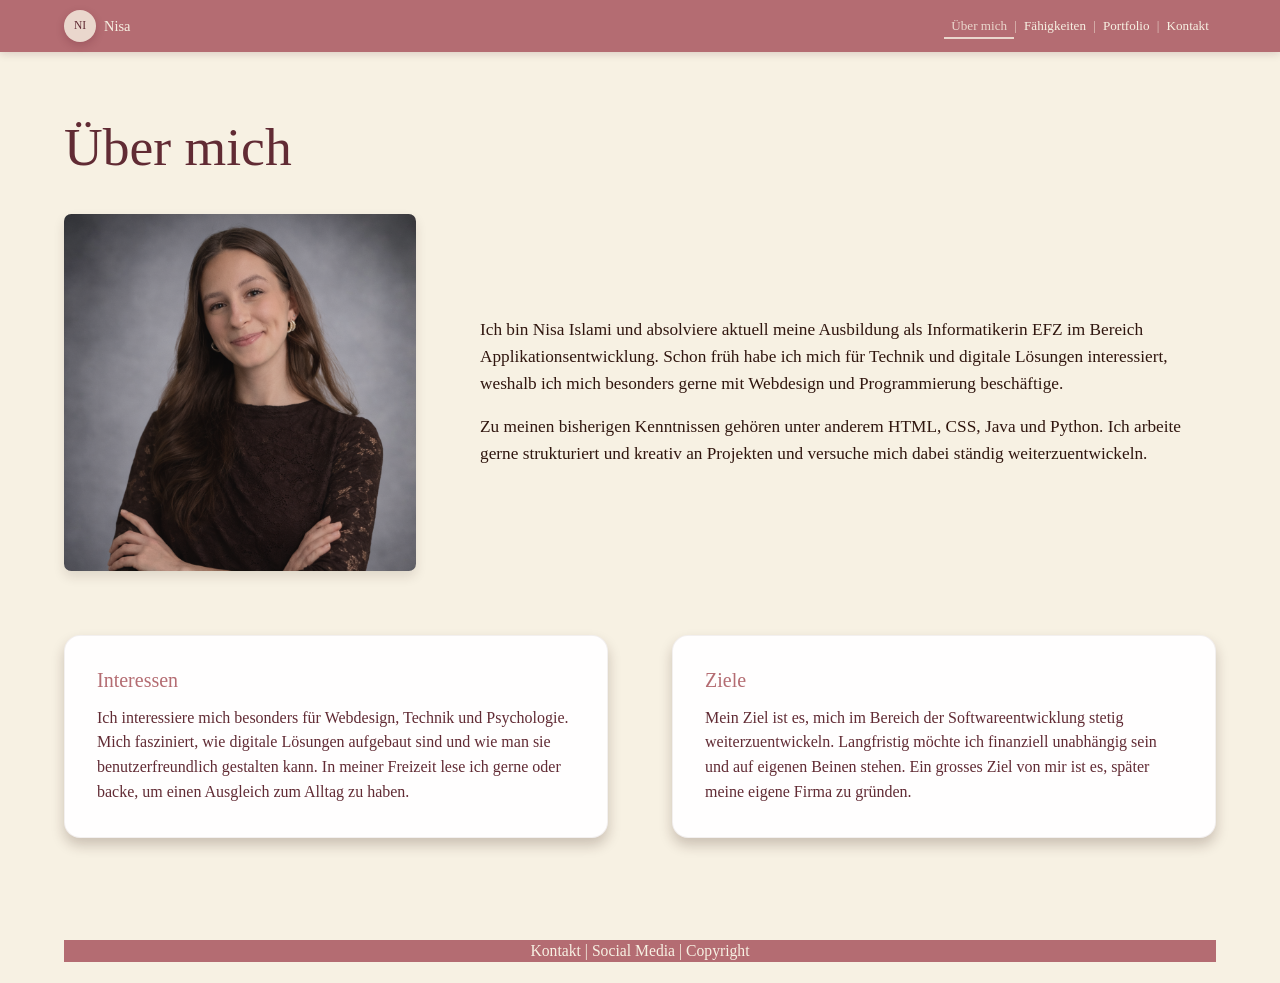
==== index.html @ 08f34f8e "add project" ====
<!DOCTYPE html>
<html lang="de">
<head>
  <meta charset="UTF-8">
  <meta name="viewport" content="width=device-width, initial-scale=1.0">
  <meta name="description" content="Portfolio von Nisa Islami - Über mich">
  <title>Über mich | Nisa Islami</title>
  <link rel="stylesheet" href="css/style.css">
</head>
<body>
  <!-- Fixe Hauptnavigation mit CSS-only Burger-Menü -->
  <header class="site-header">
    <nav class="navbar" aria-label="Hauptnavigation">
      <a class="brand" href="index.html" aria-label="Zur Startseite">
        <span class="brand-mark" aria-hidden="true">NI</span>
        <span class="brand-name">Nisa</span>
      </a>

      <input class="nav-checkbox" type="checkbox" id="nav-toggle" aria-label="Navigation öffnen">
      <label class="nav-burger" for="nav-toggle">
        <span></span>
        <span></span>
        <span></span>
        <span class="sr-only">Menü öffnen</span>
      </label>

      <ul class="nav-links">
        <li><a class="active" href="index.html">Über mich</a></li>
        <li><a href="faehigkeiten.html">Fähigkeiten</a></li>
        <li><a href="portfolio.html">Portfolio</a></li>
        <li><a href="kontakt.html">Kontakt</a></li>
      </ul>
    </nav>
  </header>

  <main class="site-main">
    <!-- Über-mich-Bereich nach der zweispaltigen Mockup-Struktur -->
    <section class="page-section about-section" aria-labelledby="about-title">
      <div class="section-shell">
        <h1 id="about-title">Über mich</h1>

        <div class="about-grid">
          <figure class="profile-frame">
            <img src="images/profile-photo.png" width="357" height="357" alt="Portrait von Nisa Islami">
          </figure>

          <div class="about-copy">
            <p>
              Ich bin Nisa Islami und absolviere aktuell meine Ausbildung als Informatikerin EFZ 
              im Bereich Applikationsentwicklung. Schon früh habe ich mich für Technik und digitale 
              Lösungen interessiert, weshalb ich mich besonders gerne mit Webdesign und Programmierung 
              beschäftige.
            </p>
            <p>
              Zu meinen bisherigen Kenntnissen gehören unter anderem HTML, CSS, Java und Python. 
              Ich arbeite gerne strukturiert und kreativ an Projekten und versuche mich dabei 
              ständig weiterzuentwickeln.
            </p>
          </div>
        </div>

        <div class="info-grid">
          <article class="info-card">
            <h2>Interessen</h2>
            <p>
              Ich interessiere mich besonders für Webdesign, Technik und Psychologie. 
              Mich fasziniert, wie digitale Lösungen aufgebaut sind und wie man sie 
              benutzerfreundlich gestalten kann. In meiner Freizeit lese ich gerne 
              oder backe, um einen Ausgleich zum Alltag zu haben.
            </p>
          </article>

          <article class="info-card">
            <h2>Ziele</h2>
            <p>
              Mein Ziel ist es, mich im Bereich der Softwareentwicklung stetig 
              weiterzuentwickeln. Langfristig möchte 
              ich finanziell unabhängig sein und auf eigenen Beinen stehen. Ein grosses Ziel von mir ist es, 
              später meine eigene Firma zu gründen.
            </p>
          </article>
        </div>
      </div>
    </section>
  </main>

  <!-- Footer auf allen Unterseiten identisch -->
  <footer class="site-footer">
    <p>Kontakt | Social Media | Copyright</p>
  </footer>
</body>
</html>
---- css/style.css ----
/* =========================================================
   Basis: Farbpalette und Typografie aus dem Konzeptbild
   ========================================================= */
:root {
  --color-bg: #f7f1e3;
  --color-nav: #ead7cd;
  --color-accent: #e4c9d0;
  --color-secondary: #b46c72;
  --color-button: #612b34;
  --color-footer: #54111f;
  --color-text: #30160f;
  --color-surface: #fffefe;

  --shadow-card: 0 0.45rem 0.8rem rgba(48, 22, 15, 0.22);
  --shadow-soft: 0 1rem 2rem rgba(48, 22, 15, 0.16);

  --radius-card: 1rem;
  --radius-small: 0.45rem;
  --site-width: 72rem;
  --header-height: 3.45rem;
}

*,
*::before,
*::after {
  box-sizing: border-box;
}

html {
  scroll-behavior: smooth;
}

body {
  display: flex;
  min-height: 100vh;
  margin: 0;
  flex-direction: column;
  color: var(--color-text);
  background: var(--color-bg);
  font-family: "Kaisei Tokumin", "Yu Mincho", "Hiragino Mincho ProN", "Times New Roman", Georgia, serif;
  font-size: 1rem;
  line-height: 1.55;
  letter-spacing: 0;
}

img,
video {
  display: block;
  max-width: 100%;
}

a {
  color: inherit;
  text-decoration: none;
}

h1,
h2,
p {
  margin-top: 0;
}

h1 {
  margin-bottom: 2rem;
  color: var(--color-button);
  font-size: 2.35rem;
  font-weight: 500;
  line-height: 1.05;
}

h2 {
  margin-bottom: 0.8rem;
  color: var(--color-secondary);
  font-size: 1.25rem;
  font-weight: 500;
  line-height: 1.25;
}

p {
  margin-bottom: 1rem;
}

.sr-only {
  position: absolute;
  width: 1px;
  height: 1px;
  padding: 0;
  overflow: hidden;
  clip: rect(0, 0, 0, 0);
  white-space: nowrap;
  border: 0;
}

/* =========================================================
   Fixe Navigation mit reinem CSS-Burger
   ========================================================= */
.site-header {
  position: fixed;
  top: 0;
  left: 0;
  z-index: 20;
  width: 100%;
  background: var(--color-secondary);
  box-shadow: 0 0.12rem 0.5rem rgba(84, 17, 31, 0.16);
}

.navbar {
  position: relative;
  display: flex;
  width: min(100% - 1.5rem, var(--site-width));
  min-height: var(--header-height);
  margin: 0 auto;
  align-items: center;
  justify-content: space-between;
  gap: 1rem;
}

.brand {
  display: inline-flex;
  align-items: center;
  gap: 0.5rem;
  color: var(--color-bg);
  font-size: 0.9rem;
  font-weight: 500;
}

.brand-mark {
  display: grid;
  width: 2rem;
  height: 2rem;
  place-items: center;
  color: var(--color-button);
  background: var(--color-nav);
  border-radius: 50%;
  box-shadow: 0 0.2rem 0.55rem rgba(84, 17, 31, 0.22);
  font-size: 0.72rem;
}

.brand-name {
  line-height: 1;
}

.nav-checkbox {
  position: absolute;
  opacity: 0;
  pointer-events: none;
}

.nav-burger {
  display: flex;
  width: 2.55rem;
  height: 2.55rem;
  flex-direction: column;
  align-items: center;
  justify-content: center;
  gap: 0.32rem;
  cursor: pointer;
}

.nav-burger span:not(.sr-only) {
  display: block;
  width: 1.45rem;
  height: 0.12rem;
  background: var(--color-bg);
  border-radius: 999rem;
  transition: transform 0.25s ease, opacity 0.25s ease;
}

.nav-links {
  position: absolute;
  top: calc(100% + 0.05rem);
  right: 0;
  left: 0;
  display: grid;
  max-height: 0;
  margin: 0;
  padding: 0;
  overflow: hidden;
  list-style: none;
  background: var(--color-nav);
  border-radius: 0 0 var(--radius-card) var(--radius-card);
  box-shadow: var(--shadow-card);
  transition: max-height 0.3s ease, padding 0.3s ease;
}

.nav-links a {
  display: block;
  padding: 0.78rem 1rem;
  color: var(--color-text);
  font-size: 0.95rem;
  line-height: 1.2;
  transition: color 0.2s ease, background-color 0.2s ease;
}

.nav-links a:hover,
.nav-links a:focus-visible,
.nav-links a.active {
  color: var(--color-button);
  background: rgba(228, 201, 208, 0.7);
}

.nav-checkbox:checked ~ .nav-links {
  max-height: 18rem;
  padding: 0.45rem 0 0.65rem;
}

.nav-checkbox:checked + .nav-burger span:nth-child(1) {
  transform: translateY(0.62rem) rotate(45deg);
}

.nav-checkbox:checked + .nav-burger span:nth-child(2) {
  opacity: 0;
}

.nav-checkbox:checked + .nav-burger span:nth-child(3) {
  transform: translateY(-0.62rem) rotate(-45deg);
}

/* =========================================================
   Gemeinsames Seitenlayout
   ========================================================= */
.site-main {
  flex: 1;
  padding-top: var(--header-height);
}

.page-section {
  padding: clamp(2.6rem, 7vw, 4.8rem) 0 clamp(3.3rem, 8vw, 5.2rem);
}

.section-shell {
  width: min(100% - 2rem, var(--site-width));
  margin: 0 auto;
}

.page-subtitle {
  margin-top: -1.45rem;
  margin-bottom: 2rem;
  color: var(--color-button);
  font-size: 0.95rem;
}

.page-heading {
  max-width: 43rem;
  margin-bottom: clamp(2rem, 5vw, 3rem);
}

.page-heading h1 {
  margin-bottom: 0.8rem;
}

.page-heading p:last-child {
  margin-bottom: 0;
  color: rgba(48, 22, 15, 0.82);
  font-size: 1.04rem;
}

.section-kicker {
  margin-bottom: 0.45rem;
  color: var(--color-secondary);
  font-size: 0.86rem;
  font-weight: 600;
  letter-spacing: 0;
}

/* =========================================================
   Über mich
   ========================================================= */
.about-grid,
.contact-grid {
  display: grid;
  grid-template-columns: minmax(0, 1fr);
  gap: 2rem;
  align-items: center;
}

.about-copy,
.contact-form,
.info-card,
.skill-card,
.project-card {
  min-width: 0;
}

.profile-frame,
.contact-visual {
  margin: 0;
}

.profile-frame img {
  width: min(100%, 22rem);
  aspect-ratio: 1;
  object-fit: cover;
  background: var(--color-nav);
  border-radius: var(--radius-small);
  box-shadow: 0 0.35rem 0.75rem rgba(48, 22, 15, 0.12);
}

.about-copy {
  max-width: 44rem;
  font-size: 1.08rem;
  overflow-wrap: break-word;
  hyphens: auto;
}

.about-copy p:last-child {
  margin-bottom: 0;
}

.info-grid,
.skills-grid,
.portfolio-grid {
  display: grid;
  gap: 1.6rem;
}

.info-grid {
  margin-top: 3rem;
}

.info-card,
.skill-card,
.project-card,
.contact-form {
  background: var(--color-surface);
  border: 0.06rem solid rgba(48, 22, 15, 0.06);
  border-radius: var(--radius-card);
  box-shadow: var(--shadow-card);
}

.info-card {
  padding: 1.8rem;
}

.info-card p,
.skill-card p,
.project-card p {
  margin-bottom: 0;
}

.info-card p {
  color: var(--color-button);
}

/* =========================================================
   Fähigkeiten
   ========================================================= */
.skills-grid {
  grid-template-columns: 1fr;
}

.skill-card {
  min-height: 11.5rem;
  padding: 1.55rem;
  transition: transform 0.22s ease, box-shadow 0.22s ease;
}

.skill-card:hover,
.skill-card:focus-within {
  transform: translateY(-0.25rem);
  box-shadow: var(--shadow-soft);
}

/* =========================================================
   Portfolio und Video
   ========================================================= */
.portfolio-grid {
  margin-top: 1rem;
}

.project-card {
  display: flex;
  flex-direction: column;
  overflow: hidden;
  transition: transform 0.25s ease, box-shadow 0.25s ease;
}

.project-card:hover,
.project-card:focus-within {
  transform: translateY(-0.35rem);
  box-shadow: var(--shadow-soft);
}

.project-card img {
  width: 100%;
  aspect-ratio: 16 / 10;
  object-fit: cover;
  background: var(--color-nav);
}

.project-content {
  display: flex;
  flex: 1;
  flex-direction: column;
  padding: 1.35rem;
}

.project-content h2 {
  margin-bottom: 0.55rem;
}

.project-content p {
  color: rgba(48, 22, 15, 0.84);
}

.portfolio-grid-modern {
  align-items: stretch;
  gap: clamp(1.5rem, 4vw, 2.4rem);
  margin-top: 0;
}

.project-card-modern {
  background: rgba(255, 254, 254, 0.94);
  border: 0.06rem solid rgba(97, 43, 52, 0.1);
  box-shadow: 0 0.8rem 1.6rem rgba(48, 22, 15, 0.12);
}

.project-image-link {
  display: grid;
  aspect-ratio: 16 / 10;
  padding: 0.85rem;
  place-items: center;
  overflow: hidden;
  background: linear-gradient(135deg, rgba(234, 215, 205, 0.9), rgba(247, 241, 227, 0.95));
}

.project-card-modern .project-image {
  aspect-ratio: auto;
  object-fit: contain;
  border-radius: 0.65rem;
  background: transparent;
  transition: transform 0.28s ease;
}

.project-card-modern .project-image:not(.project-image-portrait) {
  width: 100%;
  height: auto;
  max-height: 100%;
}

.project-card-modern .project-image-portrait {
  width: 42%;
  height: auto;
  max-width: 100%;
}

.project-card-modern:hover .project-image,
.project-card-modern:focus-within .project-image {
  transform: scale(1.018);
}

.project-meta {
  display: flex;
  flex-wrap: wrap;
  gap: 0.45rem;
  margin-bottom: 0.8rem;
}

.project-meta span {
  padding: 0.26rem 0.62rem;
  color: var(--color-button);
  background: rgba(228, 201, 208, 0.48);
  border-radius: 999rem;
  font-size: 0.78rem;
  line-height: 1.2;
}

.project-button {
  width: fit-content;
  min-height: 2.55rem;
  margin-top: 1.15rem;
  padding-inline: 1.25rem;
  font-size: 0.95rem;
}

.media-section {
  display: grid;
  gap: 1.35rem;
  margin-top: 3.2rem;
  align-items: center;
}

.media-copy .page-subtitle {
  margin-top: 0;
  margin-bottom: 0.4rem;
}

.portfolio-video {
  width: 100%;
  overflow: hidden;
  background: var(--color-nav);
  border: 0.08rem solid rgba(48, 22, 15, 0.1);
  border-radius: var(--radius-card);
  box-shadow: var(--shadow-card);
}

/* =========================================================
   Kontaktformular
   ========================================================= */
.contact-section {
  min-height: calc(100vh - var(--header-height));
  background: var(--color-bg);
}

.contact-section .page-heading h1 {
  color: var(--color-button);
}

.contact-section .page-heading p:last-child {
  color: rgba(48, 22, 15, 0.82);
}

.contact-section .section-kicker {
  color: var(--color-secondary);
}

.contact-layout {
  display: grid;
  gap: clamp(1.4rem, 4vw, 2.6rem);
  align-items: start;
}

.contact-layout-single {
  max-width: 56rem;
  margin-inline: auto;
}

.contact-layout-two-column {
  align-items: center;
}

.contact-video-panel {
  width: min(100%, 20rem);
  margin: 0 auto;
  overflow: hidden;
  background: rgba(255, 254, 254, 0.76);
  border: 0.06rem solid rgba(97, 43, 52, 0.1);
  border-radius: var(--radius-card);
  box-shadow: 0 1rem 2rem rgba(48, 22, 15, 0.13);
}

.contact-side-video {
  width: 100%;
  aspect-ratio: 3 / 5;
  object-fit: cover;
  background: var(--color-nav);
}

.contact-media-card {
  display: grid;
  gap: 1.2rem;
  min-width: 0;
  padding: clamp(1.3rem, 3vw, 2rem);
  background: rgba(255, 254, 254, 0.83);
  border: 0.06rem solid rgba(255, 254, 254, 0.28);
  border-radius: var(--radius-card);
  box-shadow: 0 1rem 2rem rgba(48, 22, 15, 0.26);
  backdrop-filter: blur(0.55rem);
}

.contact-media-frame {
  aspect-ratio: 4 / 3;
  overflow: hidden;
  background: var(--color-nav);
  border-radius: calc(var(--radius-card) - 0.25rem);
}

.contact-video {
  width: 100%;
  height: 100%;
  object-fit: contain;
  background: var(--color-nav);
}

.contact-details {
  padding: 0.35rem 0.25rem 0.1rem;
}

.contact-details h2 {
  margin-bottom: 0.8rem;
}

.contact-details ul {
  display: grid;
  gap: 0.7rem;
  margin: 0;
  padding: 0;
  list-style: none;
}

.contact-details li {
  display: flex;
  justify-content: space-between;
  gap: 1rem;
  padding-bottom: 0.7rem;
  border-bottom: 0.06rem solid rgba(97, 43, 52, 0.14);
}

.contact-details span {
  color: var(--color-secondary);
  font-size: 0.86rem;
}

.contact-details strong {
  color: var(--color-button);
  font-size: 0.92rem;
  font-weight: 500;
  text-align: right;
}

.contact-visual img {
  width: min(100%, 20rem);
  margin-inline: auto;
  border-radius: var(--radius-card);
  box-shadow: var(--shadow-soft);
}

.contact-form {
  padding: 1.6rem;
}

.contact-form-modern {
  background: rgba(255, 254, 254, 0.94);
  border: 0.06rem solid rgba(255, 254, 254, 0.32);
  box-shadow: 0 1rem 2rem rgba(48, 22, 15, 0.28);
  backdrop-filter: blur(0.55rem);
}

.form-heading {
  margin-bottom: clamp(1.4rem, 3vw, 2.2rem);
}

.form-heading h2 {
  margin-bottom: 0;
  color: var(--color-text);
  font-size: clamp(1.55rem, 3vw, 2rem);
  line-height: 1.1;
}

.contact-intro-grid {
  display: grid;
  gap: 1.55rem 2rem;
  margin-bottom: clamp(1.6rem, 4vw, 2.3rem);
}

.contact-info-group h3 {
  margin: 0 0 0.22rem;
  color: var(--color-button);
  font-size: clamp(1.45rem, 3vw, 1.9rem);
  font-weight: 500;
  line-height: 1.08;
}

.contact-info-group p,
.contact-info-group address {
  margin: 0;
  color: var(--color-text);
  font-size: clamp(1.05rem, 2vw, 1.28rem);
  font-style: normal;
  line-height: 1.32;
}

.contact-address {
  align-self: start;
}

.form-grid {
  display: none;
}

.form-row {
  display: grid;
  gap: 0.35rem;
  margin-bottom: 1.3rem;
}

.form-row label {
  color: var(--color-button);
  font-size: 0.95rem;
}

.form-row input,
.form-row textarea {
  width: 100%;
  padding: 0.65rem 0;
  color: var(--color-text);
  background: transparent;
  border: 0;
  border-bottom: 0.1rem solid rgba(97, 43, 52, 0.42);
  border-radius: 0;
  font: inherit;
}

.form-row textarea {
  min-height: 8.5rem;
  resize: vertical;
}

.form-row-message {
  position: relative;
  margin-top: 0.3rem;
  padding: 0.75rem 0.9rem 0.95rem;
  background: var(--color-accent);
  border-radius: var(--radius-card);
}

.form-row-message label {
  color: var(--color-text);
}

.form-row-message textarea {
  height: 7.2rem;
  min-height: 7.2rem;
  padding-bottom: 2.2rem;
  border-bottom: 0;
}

.form-row-message textarea:focus {
  border-bottom-color: transparent;
}

.form-row input:focus,
.form-row textarea:focus {
  border-bottom-color: var(--color-button);
  outline: none;
}

.button {
  display: inline-flex;
  min-height: 2.8rem;
  padding: 0.7rem 1.55rem;
  align-items: center;
  justify-content: center;
  color: var(--color-bg);
  background: var(--color-button);
  border: 0;
  border-radius: 999rem;
  font: inherit;
  cursor: pointer;
  transition: background-color 0.2s ease, transform 0.2s ease;
}

.button:hover,
.button:focus-visible {
  background: var(--color-footer);
  transform: translateY(-0.12rem);
}

.button-secondary {
  color: var(--color-button);
  background: rgba(228, 201, 208, 0.55);
  box-shadow: inset 0 0 0 0.08rem rgba(97, 43, 52, 0.18);
}

.button-secondary:hover,
.button-secondary:focus-visible {
  color: var(--color-bg);
  background: var(--color-button);
}

.form-button {
  min-width: 0;
}

.contact-form-modern .form-button {
  position: absolute;
  right: 0.9rem;
  bottom: 0.75rem;
  min-height: 1.5rem;
  margin: 0;
  padding: 0.28rem 0.5rem;
  border-radius: 0.35rem;
  font-size: 0.72rem;
}

/* =========================================================
   Footer
   ========================================================= */
.site-footer {
  display: grid;
  place-items: center;
  padding: 1.2rem 1rem 1.35rem;
  color: var(--color-bg);
  background: var(--color-bg);
  text-align: center;
}

.site-footer p {
  display: grid;
  width: min(100%, var(--site-width));
  min-height: 1.35rem;
  margin: 0;
  place-items: center;
  color: var(--color-bg);
  background: var(--color-secondary);
  font-size: 0.98rem;
  line-height: 1.2;
}

/* =========================================================
   Tablet
   ========================================================= */
@media (min-width: 42rem) {
  h1 {
    font-size: 2.85rem;
  }

  .info-grid,
  .portfolio-grid {
    grid-template-columns: repeat(2, minmax(0, 1fr));
  }

  .skills-grid {
    grid-template-columns: repeat(2, minmax(0, 1fr));
  }

  .contact-intro-grid {
    grid-template-columns: minmax(0, 1fr) minmax(11rem, 1fr);
    grid-template-areas:
      "name address"
      "email address";
  }

  .contact-info-group:first-child {
    grid-area: name;
  }

  .contact-address {
    grid-area: address;
  }

  .contact-info-group:last-child {
    grid-area: email;
  }

  .contact-form,
  .info-card {
    padding: 2rem;
  }
}

/* =========================================================
   Desktop
   ========================================================= */
@media (min-width: 58rem) {
  :root {
    --header-height: 3.25rem;
  }

  h1 {
    margin-bottom: 2.4rem;
    font-size: 3.35rem;
  }

  .nav-burger {
    display: none;
  }

  .nav-links {
    position: static;
    display: flex;
    max-height: none;
    overflow: visible;
    align-items: center;
    gap: 0;
    background: transparent;
    border-radius: 0;
    box-shadow: none;
  }

  .nav-links li {
    display: flex;
    align-items: center;
  }

  .nav-links li + li::before {
    content: "|";
    color: rgba(247, 241, 227, 0.7);
    font-size: 0.82rem;
  }

  .nav-links a {
    padding: 0.35rem 0.45rem;
    color: var(--color-bg);
    background: transparent;
    border-radius: 0;
    font-size: 0.82rem;
  }

  .nav-links a:hover,
  .nav-links a:focus-visible,
  .nav-links a.active {
    color: var(--color-nav);
    background: transparent;
    box-shadow: inset 0 -0.12rem 0 var(--color-nav);
  }

  .page-section {
    padding-top: 4.2rem;
  }

  .about-grid {
    grid-template-columns: minmax(15rem, 22rem) minmax(0, 1fr);
    gap: 4rem;
  }

  .profile-frame img {
    width: 100%;
  }

  .info-grid {
    gap: 4rem;
    margin-top: 4rem;
  }

  .skills-grid {
    grid-template-columns: repeat(3, minmax(0, 1fr));
    gap: 2rem;
  }

  .portfolio-grid {
    gap: 3rem;
  }

  .portfolio-grid-modern {
    gap: 2.4rem;
  }

  .media-section {
    grid-template-columns: minmax(12rem, 0.55fr) minmax(0, 1.45fr);
    gap: 2rem;
  }

  .contact-grid {
    grid-template-columns: minmax(14rem, 0.75fr) minmax(0, 1.45fr);
    gap: 3.2rem;
  }

  .contact-layout:not(.contact-layout-single) {
    grid-template-columns: minmax(17rem, 0.86fr) minmax(0, 1.14fr);
  }

  .contact-visual img {
    width: 100%;
  }

  .contact-form {
    padding: 2.25rem;
  }
}

/* =========================================================
   Bewegungen reduzieren, wenn das System es wünscht
   ========================================================= */
@media (prefers-reduced-motion: reduce) {
  *,
  *::before,
  *::after {
    scroll-behavior: auto !important;
    transition-duration: 0.01ms !important;
    animation-duration: 0.01ms !important;
    animation-iteration-count: 1 !important;
  }
}
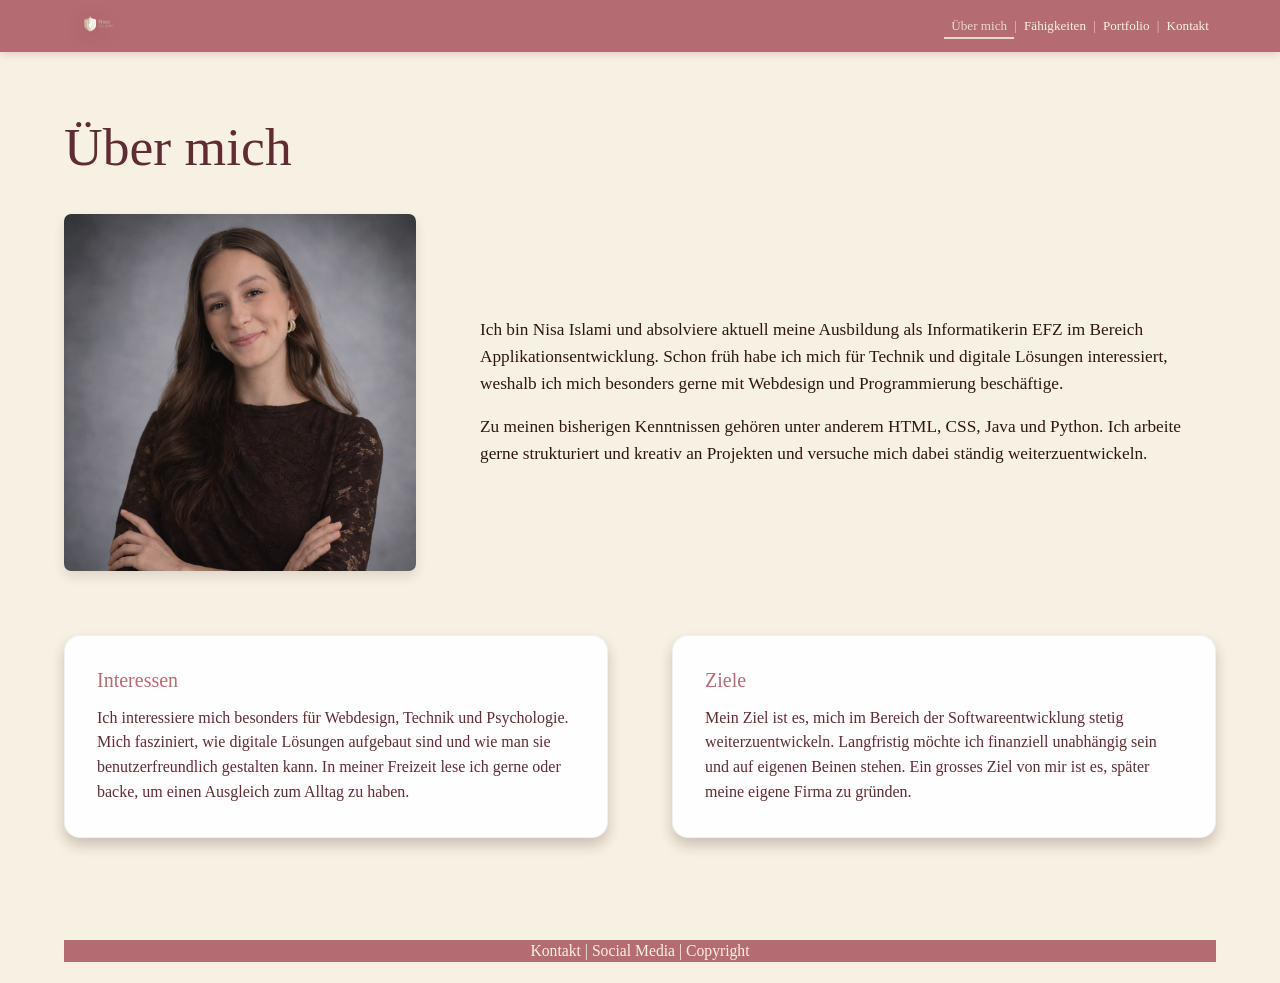
==== commit c36c8871: "add logo" ====
--- a/index.html
+++ b/index.html
@@ -12,8 +12,7 @@
   <header class="site-header">
     <nav class="navbar" aria-label="Hauptnavigation">
       <a class="brand" href="index.html" aria-label="Zur Startseite">
-        <span class="brand-mark" aria-hidden="true">NI</span>
-        <span class="brand-name">Nisa</span>
+        <img class="brand-logo" src="images/logo.png" alt="Nisa Islami Logo" width="1536" height="1024">
       </a>
 
       <input class="nav-checkbox" type="checkbox" id="nav-toggle" aria-label="Navigation öffnen">
--- a/css/style.css
+++ b/css/style.css
@@ -117,27 +117,19 @@
 
 .brand {
   display: inline-flex;
+  flex: 0 0 auto;
   align-items: center;
-  gap: 0.5rem;
   color: var(--color-bg);
   font-size: 0.9rem;
   font-weight: 500;
 }
 
-.brand-mark {
-  display: grid;
-  width: 2rem;
-  height: 2rem;
-  place-items: center;
-  color: var(--color-button);
-  background: var(--color-nav);
-  border-radius: 50%;
-  box-shadow: 0 0.2rem 0.55rem rgba(84, 17, 31, 0.22);
-  font-size: 0.72rem;
-}
-
-.brand-name {
-  line-height: 1;
+.brand-logo {
+  width: auto;
+  height: clamp(2.55rem, calc(var(--header-height) - 0.2rem), 3.15rem);
+  max-width: min(12rem, 46vw);
+  object-fit: contain;
+  filter: drop-shadow(0 0.2rem 0.55rem rgba(84, 17, 31, 0.22));
 }
 
 .nav-checkbox {
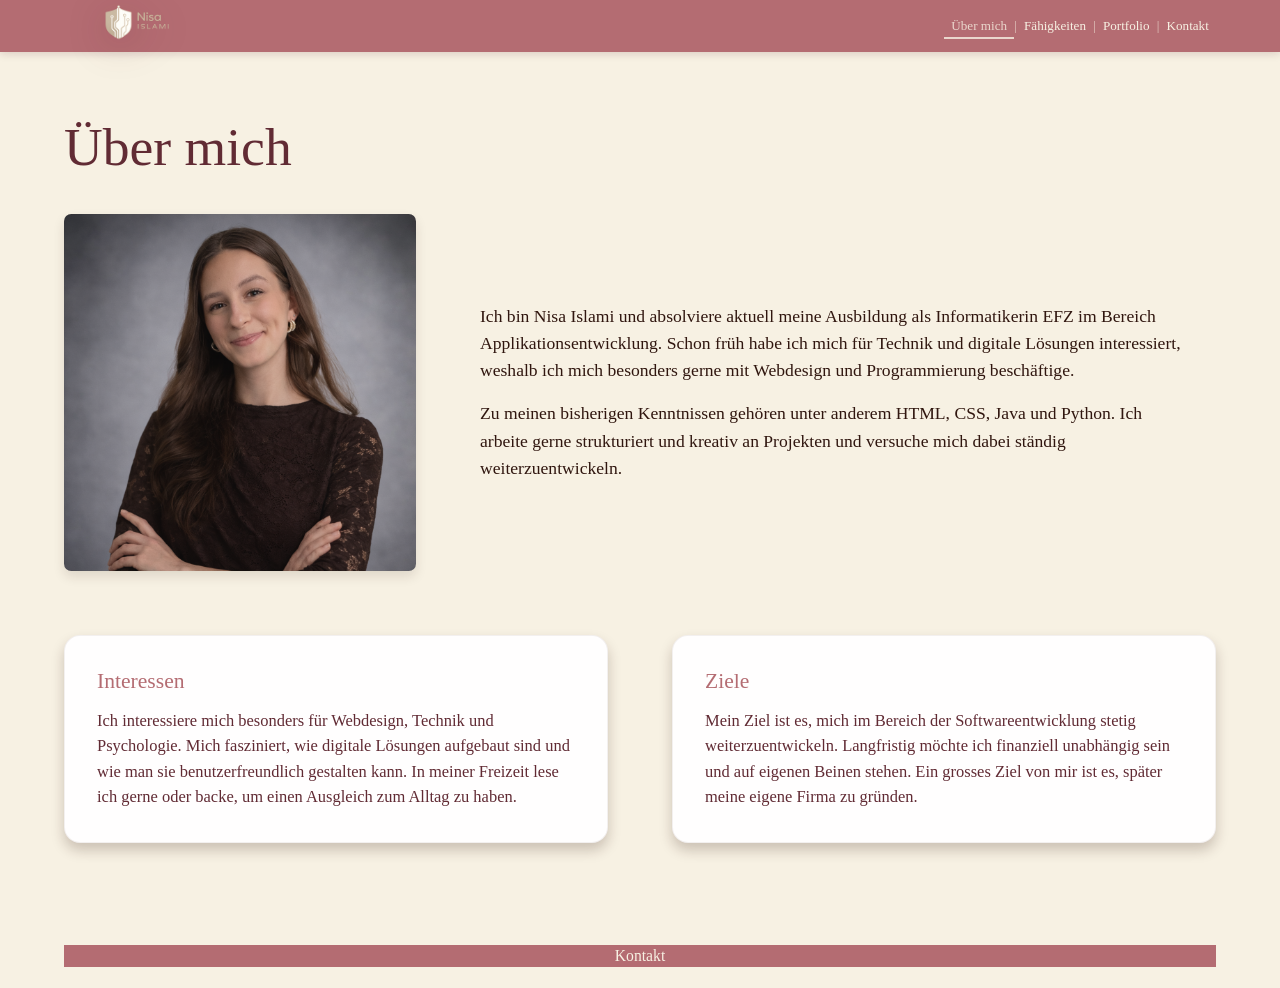
==== commit d0c008bf: "final commit" ====
--- a/index.html
+++ b/index.html
@@ -85,7 +85,7 @@
 
   <!-- Footer auf allen Unterseiten identisch -->
   <footer class="site-footer">
-    <p>Kontakt | Social Media | Copyright</p>
+    <p><a href="kontakt.html">Kontakt</a></p>
   </footer>
 </body>
 </html>
--- a/css/style.css
+++ b/css/style.css
@@ -10,12 +10,80 @@
   --color-footer: #54111f;
   --color-text: #30160f;
   --color-surface: #fffefe;
-
-  --shadow-card: 0 0.45rem 0.8rem rgba(48, 22, 15, 0.22);
-  --shadow-soft: 0 1rem 2rem rgba(48, 22, 15, 0.16);
+  --color-background: var(--color-bg);
+  --color-primary: var(--color-secondary);
+  --color-primary-dark: var(--color-button);
+  --color-primary-deep: var(--color-footer);
+  --color-text-muted: rgba(48, 22, 15, 0.82);
+  --color-text-soft: rgba(48, 22, 15, 0.84);
+  --color-shadow: rgba(48, 22, 15, 0.22);
+  --color-shadow-soft: rgba(48, 22, 15, 0.16);
+  --color-shadow-light: rgba(48, 22, 15, 0.12);
+  --color-shadow-panel: rgba(48, 22, 15, 0.13);
+  --color-shadow-form: rgba(48, 22, 15, 0.28);
+  --color-header-shadow: rgba(84, 17, 31, 0.16);
+  --color-logo-shadow: rgba(84, 17, 31, 0.22);
+  --color-border-soft: rgba(48, 22, 15, 0.06);
+  --color-border-media: rgba(48, 22, 15, 0.1);
+  --color-primary-border-subtle: rgba(97, 43, 52, 0.08);
+  --color-primary-border-soft: rgba(97, 43, 52, 0.1);
+  --color-primary-border-quiet: rgba(97, 43, 52, 0.12);
+  --color-primary-border-faint: rgba(97, 43, 52, 0.18);
+  --color-input-border: rgba(97, 43, 52, 0.42);
+  --color-surface-card: rgba(255, 254, 254, 0.96);
+  --color-surface-card-solid: rgba(255, 254, 254, 1);
+  --color-surface-panel: rgba(255, 254, 254, 0.94);
+  --color-surface-video: rgba(255, 254, 254, 0.76);
+  --color-surface-border-strong: rgba(255, 254, 254, 0.32);
+  --color-accent-hover: rgba(228, 201, 208, 0.7);
+  --color-accent-row: rgba(228, 201, 208, 0.24);
+  --color-accent-chip: rgba(228, 201, 208, 0.48);
+  --color-accent-button: rgba(228, 201, 208, 0.55);
+  --color-nav-separator: rgba(247, 241, 227, 0.7);
+  --color-badge-highlight: rgba(255, 255, 255, 0.28);
+  --color-badge-shadow: rgba(48, 22, 15, 0.14);
+  --color-level-basic-start: #d99a35;
+  --color-level-basic-end: #b87316;
+  --color-level-advanced-start: #c77882;
+  --color-table-head-start: #c1717a;
+  --gradient-project-media: linear-gradient(135deg, rgba(234, 215, 205, 0.9), rgba(247, 241, 227, 0.95));
+  --gradient-level-basic: linear-gradient(180deg, var(--color-level-basic-start) 0%, var(--color-level-basic-end) 100%);
+  --gradient-level-advanced: linear-gradient(180deg, var(--color-level-advanced-start) 0%, var(--color-secondary) 100%);
+  --gradient-level-expert: linear-gradient(180deg, var(--color-button) 0%, var(--color-footer) 100%);
+  --gradient-table-head: linear-gradient(180deg, var(--color-table-head-start) 0%, var(--color-secondary) 100%);
+
+  --shadow-card: 0 0.45rem 0.8rem var(--color-shadow);
+  --shadow-soft: 0 1rem 2rem var(--color-shadow-soft);
+  --shadow-header: 0 0.12rem 0.5rem var(--color-header-shadow);
+  --shadow-logo: drop-shadow(0 0.2rem 0.55rem var(--color-logo-shadow));
+  --shadow-image: 0 0.35rem 0.75rem var(--color-shadow-light);
+  --shadow-project: 0 0.8rem 1.6rem var(--color-shadow-light);
+  --shadow-panel: 0 1rem 2rem var(--color-shadow-panel);
+  --shadow-form: 0 1rem 2rem var(--color-shadow-form);
+  --shadow-badge: inset 0 0.08rem 0.18rem var(--color-badge-highlight), 0 0.22rem 0.45rem var(--color-badge-shadow);
 
   --radius-card: 1rem;
   --radius-small: 0.45rem;
+  --radius-media: 0.65rem;
+  --radius-inner: calc(var(--radius-card) - 0.25rem);
+  --radius-pill: 999rem;
+  --radius-control: 0.35rem;
+  --transition-fast: 0.2s ease;
+  --transition-standard: 0.22s ease;
+  --transition-medium: 0.25s ease;
+  --transition-slow: 0.3s ease;
+  --transition-image: 0.28s ease;
+  --font-body: clamp(1rem, 0.98rem + 0.1vw, 1.03rem);
+  --font-h1: clamp(2.35rem, 5vw, 3.35rem);
+  --font-h2: clamp(1.22rem, 1.1rem + 0.5vw, 1.35rem);
+  --font-small: clamp(0.9rem, 0.86rem + 0.2vw, 0.95rem);
+  --font-kicker: clamp(0.82rem, 0.78rem + 0.18vw, 0.86rem);
+  --font-meta: clamp(0.76rem, 0.72rem + 0.18vw, 0.82rem);
+  --font-caption: clamp(0.72rem, 0.7rem + 0.18vw, 0.78rem);
+  --font-tiny: clamp(0.68rem, 0.66rem + 0.16vw, 0.72rem);
+  --font-intro: clamp(1rem, 0.95rem + 0.25vw, 1.08rem);
+  --font-copy-large: clamp(1.02rem, 0.98rem + 0.24vw, 1.1rem);
+  --font-footer: clamp(0.9rem, 0.86rem + 0.22vw, 0.98rem);
   --site-width: 72rem;
   --header-height: 3.45rem;
 }
@@ -38,7 +106,7 @@
   color: var(--color-text);
   background: var(--color-bg);
   font-family: "Kaisei Tokumin", "Yu Mincho", "Hiragino Mincho ProN", "Times New Roman", Georgia, serif;
-  font-size: 1rem;
+  font-size: var(--font-body);
   line-height: 1.55;
   letter-spacing: 0;
 }
@@ -63,7 +131,7 @@
 h1 {
   margin-bottom: 2rem;
   color: var(--color-button);
-  font-size: 2.35rem;
+  font-size: var(--font-h1);
   font-weight: 500;
   line-height: 1.05;
 }
@@ -71,7 +139,7 @@
 h2 {
   margin-bottom: 0.8rem;
   color: var(--color-secondary);
-  font-size: 1.25rem;
+  font-size: var(--font-h2);
   font-weight: 500;
   line-height: 1.25;
 }
@@ -101,7 +169,7 @@
   z-index: 20;
   width: 100%;
   background: var(--color-secondary);
-  box-shadow: 0 0.12rem 0.5rem rgba(84, 17, 31, 0.16);
+  box-shadow: var(--shadow-header);
 }
 
 .navbar {
@@ -120,7 +188,7 @@
   flex: 0 0 auto;
   align-items: center;
   color: var(--color-bg);
-  font-size: 0.9rem;
+  font-size: var(--font-small);
   font-weight: 500;
 }
 
@@ -129,7 +197,9 @@
   height: clamp(2.55rem, calc(var(--header-height) - 0.2rem), 3.15rem);
   max-width: min(12rem, 46vw);
   object-fit: contain;
-  filter: drop-shadow(0 0.2rem 0.55rem rgba(84, 17, 31, 0.22));
+  transform: translateX(-0.18rem) scale(2.2);
+  transform-origin: left center;
+  filter: var(--shadow-logo);
 }
 
 .nav-checkbox {
@@ -154,8 +224,8 @@
   width: 1.45rem;
   height: 0.12rem;
   background: var(--color-bg);
-  border-radius: 999rem;
-  transition: transform 0.25s ease, opacity 0.25s ease;
+  border-radius: var(--radius-pill);
+  transition: transform var(--transition-medium), opacity var(--transition-medium);
 }
 
 .nav-links {
@@ -172,23 +242,23 @@
   background: var(--color-nav);
   border-radius: 0 0 var(--radius-card) var(--radius-card);
   box-shadow: var(--shadow-card);
-  transition: max-height 0.3s ease, padding 0.3s ease;
+  transition: max-height var(--transition-slow), padding var(--transition-slow);
 }
 
 .nav-links a {
   display: block;
   padding: 0.78rem 1rem;
   color: var(--color-text);
-  font-size: 0.95rem;
+  font-size: var(--font-small);
   line-height: 1.2;
-  transition: color 0.2s ease, background-color 0.2s ease;
+  transition: color var(--transition-fast), background-color var(--transition-fast);
 }
 
 .nav-links a:hover,
 .nav-links a:focus-visible,
 .nav-links a.active {
   color: var(--color-button);
-  background: rgba(228, 201, 208, 0.7);
+  background: var(--color-accent-hover);
 }
 
 .nav-checkbox:checked ~ .nav-links {
@@ -229,7 +299,7 @@
   margin-top: -1.45rem;
   margin-bottom: 2rem;
   color: var(--color-button);
-  font-size: 0.95rem;
+  font-size: var(--font-small);
 }
 
 .page-heading {
@@ -243,14 +313,14 @@
 
 .page-heading p:last-child {
   margin-bottom: 0;
-  color: rgba(48, 22, 15, 0.82);
-  font-size: 1.04rem;
+  color: var(--color-text-muted);
+  font-size: var(--font-intro);
 }
 
 .section-kicker {
   margin-bottom: 0.45rem;
   color: var(--color-secondary);
-  font-size: 0.86rem;
+  font-size: var(--font-kicker);
   font-weight: 600;
   letter-spacing: 0;
 }
@@ -274,8 +344,7 @@
   min-width: 0;
 }
 
-.profile-frame,
-.contact-visual {
+.profile-frame {
   margin: 0;
 }
 
@@ -285,12 +354,12 @@
   object-fit: cover;
   background: var(--color-nav);
   border-radius: var(--radius-small);
-  box-shadow: 0 0.35rem 0.75rem rgba(48, 22, 15, 0.12);
+  box-shadow: var(--shadow-image);
 }
 
 .about-copy {
   max-width: 44rem;
-  font-size: 1.08rem;
+  font-size: var(--font-copy-large);
   overflow-wrap: break-word;
   hyphens: auto;
 }
@@ -315,7 +384,7 @@
 .project-card,
 .contact-form {
   background: var(--color-surface);
-  border: 0.06rem solid rgba(48, 22, 15, 0.06);
+  border: 0.06rem solid var(--color-border-soft);
   border-radius: var(--radius-card);
   box-shadow: var(--shadow-card);
 }
@@ -344,13 +413,199 @@
 .skill-card {
   min-height: 11.5rem;
   padding: 1.55rem;
-  transition: transform 0.22s ease, box-shadow 0.22s ease;
+  transition: transform var(--transition-standard), box-shadow var(--transition-standard);
 }
 
 .skill-card:hover,
 .skill-card:focus-within {
   transform: translateY(-0.25rem);
   box-shadow: var(--shadow-soft);
+}
+
+.skill-overview {
+  margin-top: clamp(3rem, 7vw, 5rem);
+}
+
+.skill-overview h2 {
+  margin-bottom: clamp(1.2rem, 3vw, 1.7rem);
+  color: var(--color-button);
+  font-size: clamp(1.75rem, 4vw, 2.45rem);
+  font-weight: 500;
+  line-height: 1.1;
+}
+
+.skill-matrix {
+  overflow: visible;
+}
+
+.skill-table {
+  display: block;
+  width: 100%;
+  border-collapse: collapse;
+}
+
+.skill-table thead {
+  display: none;
+}
+
+.skill-table tbody {
+  display: grid;
+  gap: 1rem;
+}
+
+.skill-table tr {
+  display: block;
+  padding: 1.1rem;
+  background: var(--color-surface-card);
+  border: 0.06rem solid var(--color-primary-border-subtle);
+  border-radius: var(--radius-card);
+  box-shadow: var(--shadow-card);
+  transition: transform var(--transition-standard), box-shadow var(--transition-standard), background-color var(--transition-standard);
+}
+
+.skill-table tbody tr:hover {
+  background: var(--color-surface-card-solid);
+  box-shadow: var(--shadow-soft);
+  transform: translateY(-0.18rem);
+}
+
+.skill-table td {
+  display: grid;
+  grid-template-columns: minmax(7.4rem, 0.4fr) minmax(0, 1fr);
+  gap: 0.8rem;
+  padding: 0.62rem 0;
+  color: var(--color-text);
+  line-height: 1.45;
+  overflow-wrap: break-word;
+  vertical-align: top;
+}
+
+.skill-table td + td {
+  border-top: 0.06rem solid var(--color-primary-border-soft);
+}
+
+.skill-table td::before {
+  content: attr(data-label);
+  color: var(--color-secondary);
+  font-size: var(--font-kicker);
+  font-weight: 600;
+}
+
+.skill-table td:first-child {
+  color: var(--color-button);
+  font-weight: 600;
+}
+
+.skill-level-badge {
+  display: inline-flex;
+  width: fit-content;
+  min-height: 1.7rem;
+  padding: 0.32rem 0.72rem;
+  align-items: center;
+  justify-content: center;
+  color: var(--color-bg);
+  border-radius: var(--radius-pill);
+  box-shadow: var(--shadow-badge);
+  font-size: var(--font-meta);
+  font-weight: 600;
+  line-height: 1.1;
+  white-space: nowrap;
+}
+
+.skill-level-badge-basic {
+  background: var(--gradient-level-basic);
+}
+
+.skill-level-badge-advanced {
+  background: var(--gradient-level-advanced);
+}
+
+.skill-level-badge-expert {
+  background: var(--gradient-level-expert);
+}
+
+@media (min-width: 58rem) {
+  .skill-matrix {
+    overflow: hidden;
+    background: var(--color-surface-card);
+    border: 0.06rem solid var(--color-primary-border-subtle);
+    border-radius: var(--radius-card);
+    box-shadow: var(--shadow-card);
+  }
+
+  .skill-table {
+    display: table;
+    table-layout: fixed;
+  }
+
+  .skill-table thead {
+    display: table-header-group;
+    color: var(--color-bg);
+    background: var(--gradient-table-head);
+  }
+
+  .skill-table tbody {
+    display: table-row-group;
+  }
+
+  .skill-table tr {
+    display: table-row;
+    padding: 0;
+    background: transparent;
+    border: 0;
+    border-radius: 0;
+    box-shadow: none;
+    transform: none;
+  }
+
+  .skill-table tbody tr {
+    transition: background-color var(--transition-standard);
+  }
+
+  .skill-table tbody tr:hover {
+    background: var(--color-accent-row);
+    box-shadow: none;
+    transform: none;
+  }
+
+  .skill-table th,
+  .skill-table td {
+    display: table-cell;
+    padding: 1rem 1.15rem;
+    border-top: 0.06rem solid var(--color-primary-border-quiet);
+    text-align: left;
+  }
+
+  .skill-table th {
+    border-top: 0;
+    font-size: var(--font-small);
+    font-weight: 600;
+    line-height: 1.2;
+  }
+
+  .skill-table td::before {
+    content: none;
+  }
+
+  .skill-table th:nth-child(1),
+  .skill-table td:nth-child(1) {
+    width: 24%;
+  }
+
+  .skill-table th:nth-child(2),
+  .skill-table td:nth-child(2) {
+    width: 16%;
+  }
+
+  .skill-table th:nth-child(3),
+  .skill-table td:nth-child(3) {
+    width: 18%;
+  }
+
+  .skill-table th:nth-child(4),
+  .skill-table td:nth-child(4) {
+    width: 42%;
+  }
 }
 
 /* =========================================================
@@ -364,7 +619,7 @@
   display: flex;
   flex-direction: column;
   overflow: hidden;
-  transition: transform 0.25s ease, box-shadow 0.25s ease;
+  transition: transform var(--transition-medium), box-shadow var(--transition-medium);
 }
 
 .project-card:hover,
@@ -392,7 +647,7 @@
 }
 
 .project-content p {
-  color: rgba(48, 22, 15, 0.84);
+  color: var(--color-text-soft);
 }
 
 .portfolio-grid-modern {
@@ -402,9 +657,9 @@
 }
 
 .project-card-modern {
-  background: rgba(255, 254, 254, 0.94);
-  border: 0.06rem solid rgba(97, 43, 52, 0.1);
-  box-shadow: 0 0.8rem 1.6rem rgba(48, 22, 15, 0.12);
+  background: var(--color-surface-panel);
+  border: 0.06rem solid var(--color-primary-border-soft);
+  box-shadow: var(--shadow-project);
 }
 
 .project-image-link {
@@ -413,15 +668,15 @@
   padding: 0.85rem;
   place-items: center;
   overflow: hidden;
-  background: linear-gradient(135deg, rgba(234, 215, 205, 0.9), rgba(247, 241, 227, 0.95));
+  background: var(--gradient-project-media);
 }
 
 .project-card-modern .project-image {
   aspect-ratio: auto;
   object-fit: contain;
-  border-radius: 0.65rem;
+  border-radius: var(--radius-media);
   background: transparent;
-  transition: transform 0.28s ease;
+  transition: transform var(--transition-image);
 }
 
 .project-card-modern .project-image:not(.project-image-portrait) {
@@ -451,9 +706,9 @@
 .project-meta span {
   padding: 0.26rem 0.62rem;
   color: var(--color-button);
-  background: rgba(228, 201, 208, 0.48);
-  border-radius: 999rem;
-  font-size: 0.78rem;
+  background: var(--color-accent-chip);
+  border-radius: var(--radius-pill);
+  font-size: var(--font-caption);
   line-height: 1.2;
 }
 
@@ -462,7 +717,7 @@
   min-height: 2.55rem;
   margin-top: 1.15rem;
   padding-inline: 1.25rem;
-  font-size: 0.95rem;
+  font-size: var(--font-small);
 }
 
 .media-section {
@@ -481,7 +736,7 @@
   width: 100%;
   overflow: hidden;
   background: var(--color-nav);
-  border: 0.08rem solid rgba(48, 22, 15, 0.1);
+  border: 0.08rem solid var(--color-border-media);
   border-radius: var(--radius-card);
   box-shadow: var(--shadow-card);
 }
@@ -499,7 +754,7 @@
 }
 
 .contact-section .page-heading p:last-child {
-  color: rgba(48, 22, 15, 0.82);
+  color: var(--color-text-muted);
 }
 
 .contact-section .section-kicker {
@@ -512,109 +767,37 @@
   align-items: start;
 }
 
-.contact-layout-single {
-  max-width: 56rem;
-  margin-inline: auto;
-}
-
 .contact-layout-two-column {
   align-items: center;
 }
 
 .contact-video-panel {
+  display: flex;
   width: min(100%, 20rem);
   margin: 0 auto;
   overflow: hidden;
-  background: rgba(255, 254, 254, 0.76);
-  border: 0.06rem solid rgba(97, 43, 52, 0.1);
+  background: var(--color-surface-video);
+  border: 0.06rem solid var(--color-primary-border-soft);
   border-radius: var(--radius-card);
-  box-shadow: 0 1rem 2rem rgba(48, 22, 15, 0.13);
+  box-shadow: var(--shadow-panel);
 }
 
 .contact-side-video {
   width: 100%;
+  flex: 1;
   aspect-ratio: 3 / 5;
   object-fit: cover;
   background: var(--color-nav);
 }
 
-.contact-media-card {
-  display: grid;
-  gap: 1.2rem;
-  min-width: 0;
-  padding: clamp(1.3rem, 3vw, 2rem);
-  background: rgba(255, 254, 254, 0.83);
-  border: 0.06rem solid rgba(255, 254, 254, 0.28);
-  border-radius: var(--radius-card);
-  box-shadow: 0 1rem 2rem rgba(48, 22, 15, 0.26);
-  backdrop-filter: blur(0.55rem);
-}
-
-.contact-media-frame {
-  aspect-ratio: 4 / 3;
-  overflow: hidden;
-  background: var(--color-nav);
-  border-radius: calc(var(--radius-card) - 0.25rem);
-}
-
-.contact-video {
-  width: 100%;
-  height: 100%;
-  object-fit: contain;
-  background: var(--color-nav);
-}
-
-.contact-details {
-  padding: 0.35rem 0.25rem 0.1rem;
-}
-
-.contact-details h2 {
-  margin-bottom: 0.8rem;
-}
-
-.contact-details ul {
-  display: grid;
-  gap: 0.7rem;
-  margin: 0;
-  padding: 0;
-  list-style: none;
-}
-
-.contact-details li {
-  display: flex;
-  justify-content: space-between;
-  gap: 1rem;
-  padding-bottom: 0.7rem;
-  border-bottom: 0.06rem solid rgba(97, 43, 52, 0.14);
-}
-
-.contact-details span {
-  color: var(--color-secondary);
-  font-size: 0.86rem;
-}
-
-.contact-details strong {
-  color: var(--color-button);
-  font-size: 0.92rem;
-  font-weight: 500;
-  text-align: right;
-}
-
-.contact-visual img {
-  width: min(100%, 20rem);
-  margin-inline: auto;
-  border-radius: var(--radius-card);
-  box-shadow: var(--shadow-soft);
-}
-
 .contact-form {
   padding: 1.6rem;
 }
 
 .contact-form-modern {
-  background: rgba(255, 254, 254, 0.94);
-  border: 0.06rem solid rgba(255, 254, 254, 0.32);
-  box-shadow: 0 1rem 2rem rgba(48, 22, 15, 0.28);
+  background: var(--color-surface-panel);
+  border: 0.06rem solid var(--color-surface-border-strong);
+  box-shadow: var(--shadow-form);
   backdrop-filter: blur(0.55rem);
 }
 
@@ -656,8 +839,80 @@
   align-self: start;
 }
 
+.social-panel {
+  margin-bottom: clamp(1.3rem, 3vw, 1.8rem);
+  padding: clamp(0.95rem, 2vw, 1.2rem);
+  background: var(--color-accent-button);
+  border: 0.06rem solid var(--color-primary-border-subtle);
+  border-radius: var(--radius-inner);
+}
+
+.social-panel h3 {
+  margin: 0 0 0.85rem;
+  color: var(--color-button);
+  font-size: var(--font-h2);
+  font-weight: 500;
+  line-height: 1.2;
+}
+
+.social-links {
+  display: grid;
+  gap: 0.7rem;
+  margin: 0;
+  padding: 0;
+  list-style: none;
+}
+
+.social-links a {
+  display: flex;
+  min-width: 0;
+  min-height: 2.8rem;
+  padding: 0.62rem 0.75rem;
+  align-items: center;
+  gap: 0.72rem;
+  color: var(--color-text);
+  background: var(--color-surface-panel);
+  border: 0.06rem solid var(--color-primary-border-subtle);
+  border-radius: var(--radius-small);
+  line-height: 1.2;
+  transition: color var(--transition-fast), box-shadow var(--transition-fast), transform var(--transition-fast);
+}
+
+.social-links a:hover,
+.social-links a:focus-visible {
+  color: var(--color-button);
+  box-shadow: var(--shadow-image);
+  transform: translateY(-0.08rem);
+  outline: none;
+}
+
+.social-link-icon {
+  display: grid;
+  width: 2.1rem;
+  height: 2.1rem;
+  flex: 0 0 auto;
+  place-items: center;
+  color: var(--color-bg);
+  background: var(--color-secondary);
+  border-radius: var(--radius-pill);
+  font-size: var(--font-meta);
+  font-weight: 700;
+  line-height: 1;
+}
+
+.social-links small {
+  color: var(--color-secondary);
+  font-size: var(--font-caption);
+}
+
 .form-grid {
-  display: none;
+  display: grid;
+  gap: 1rem;
+  margin-bottom: 1.1rem;
+}
+
+.form-grid .form-row {
+  margin-bottom: 0;
 }
 
 .form-row {
@@ -668,7 +923,7 @@
 
 .form-row label {
   color: var(--color-button);
-  font-size: 0.95rem;
+  font-size: var(--font-small);
 }
 
 .form-row input,
@@ -678,7 +933,7 @@
   color: var(--color-text);
   background: transparent;
   border: 0;
-  border-bottom: 0.1rem solid rgba(97, 43, 52, 0.42);
+  border-bottom: 0.1rem solid var(--color-input-border);
   border-radius: 0;
   font: inherit;
 }
@@ -726,10 +981,10 @@
   color: var(--color-bg);
   background: var(--color-button);
   border: 0;
-  border-radius: 999rem;
+  border-radius: var(--radius-pill);
   font: inherit;
   cursor: pointer;
-  transition: background-color 0.2s ease, transform 0.2s ease;
+  transition: background-color var(--transition-fast), transform var(--transition-fast);
 }
 
 .button:hover,
@@ -740,8 +995,8 @@
 
 .button-secondary {
   color: var(--color-button);
-  background: rgba(228, 201, 208, 0.55);
-  box-shadow: inset 0 0 0 0.08rem rgba(97, 43, 52, 0.18);
+  background: var(--color-accent-button);
+  box-shadow: inset 0 0 0 0.08rem var(--color-primary-border-faint);
 }
 
 .button-secondary:hover,
@@ -758,11 +1013,12 @@
   position: absolute;
   right: 0.9rem;
   bottom: 0.75rem;
-  min-height: 1.5rem;
+  min-width: 6.25rem;
+  min-height: 2.15rem;
   margin: 0;
-  padding: 0.28rem 0.5rem;
-  border-radius: 0.35rem;
-  font-size: 0.72rem;
+  padding: 0.52rem 1.1rem;
+  border-radius: var(--radius-control);
+  font-size: var(--font-small);
 }
 
 /* =========================================================
@@ -785,7 +1041,7 @@
   place-items: center;
   color: var(--color-bg);
   background: var(--color-secondary);
-  font-size: 0.98rem;
+  font-size: var(--font-footer);
   line-height: 1.2;
 }
 
@@ -793,10 +1049,6 @@
    Tablet
    ========================================================= */
 @media (min-width: 42rem) {
-  h1 {
-    font-size: 2.85rem;
-  }
-
   .info-grid,
   .portfolio-grid {
     grid-template-columns: repeat(2, minmax(0, 1fr));
@@ -823,6 +1075,14 @@
 
   .contact-info-group:last-child {
     grid-area: email;
+  }
+
+  .form-grid {
+    grid-template-columns: repeat(2, minmax(0, 1fr));
+  }
+
+  .social-links {
+    grid-template-columns: repeat(3, minmax(0, 1fr));
   }
 
   .contact-form,
@@ -841,7 +1101,6 @@
 
   h1 {
     margin-bottom: 2.4rem;
-    font-size: 3.35rem;
   }
 
   .nav-burger {
@@ -867,8 +1126,8 @@
 
   .nav-links li + li::before {
     content: "|";
-    color: rgba(247, 241, 227, 0.7);
-    font-size: 0.82rem;
+    color: var(--color-nav-separator);
+    font-size: var(--font-meta);
   }
 
   .nav-links a {
@@ -876,7 +1135,7 @@
     color: var(--color-bg);
     background: transparent;
     border-radius: 0;
-    font-size: 0.82rem;
+    font-size: var(--font-meta);
   }
 
   .nav-links a:hover,
@@ -928,12 +1187,21 @@
     gap: 3.2rem;
   }
 
-  .contact-layout:not(.contact-layout-single) {
-    grid-template-columns: minmax(17rem, 0.86fr) minmax(0, 1.14fr);
-  }
-
-  .contact-visual img {
+  .contact-layout-two-column {
+    grid-template-columns: minmax(20rem, 0.9fr) minmax(0, 1.1fr);
+    align-items: stretch;
+  }
+
+  .contact-video-panel {
     width: 100%;
+    height: 100%;
+    margin: 0;
+  }
+
+  .contact-side-video {
+    height: 100%;
+    min-height: 100%;
+    aspect-ratio: auto;
   }
 
   .contact-form {
